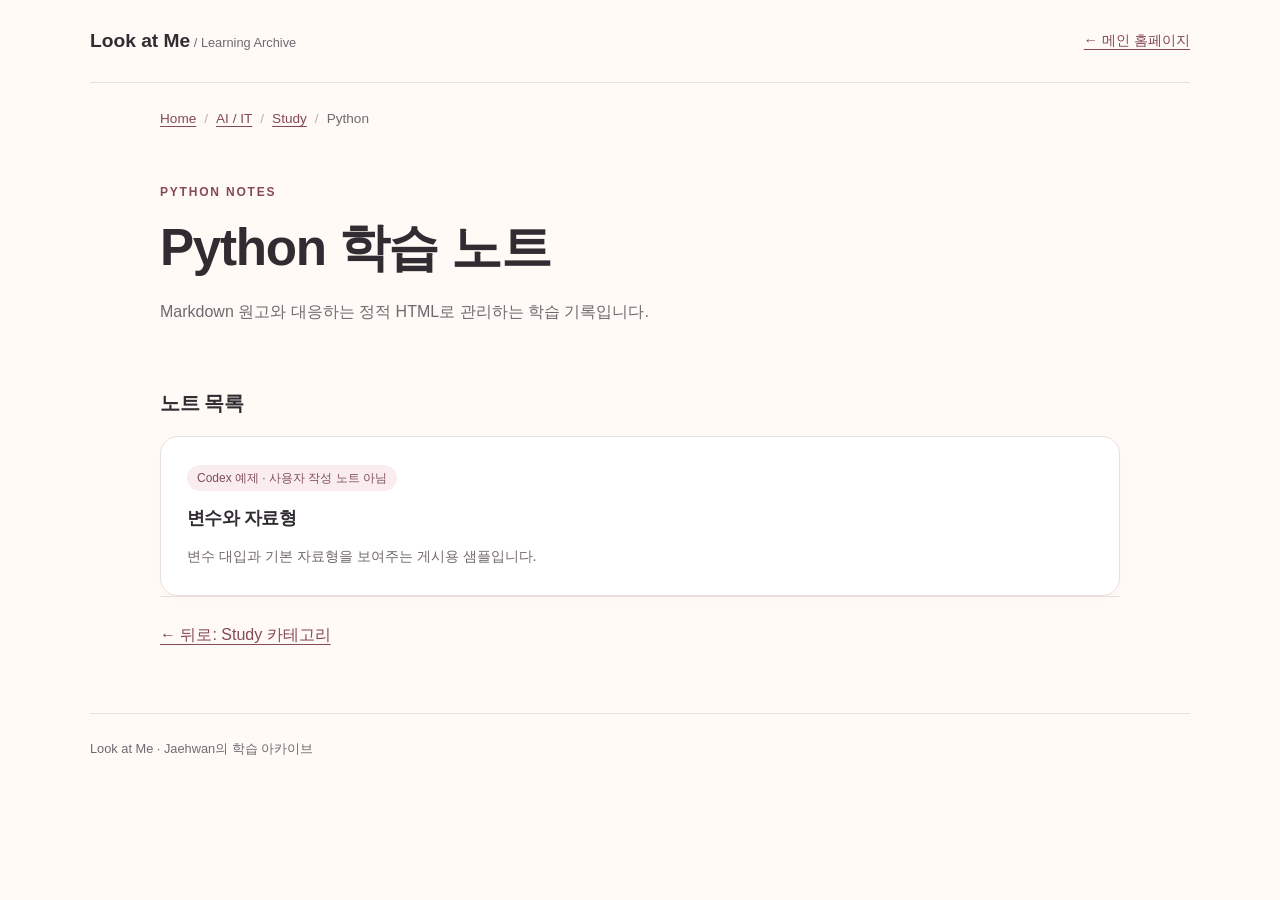
==== pages/ai-it/study/python/index.html @ bd22ae9e "1105 github io 제작 및 수정" ====
<!DOCTYPE html>
<html lang="ko">
<head>
  <meta charset="UTF-8">
  <meta name="viewport" content="width=device-width, initial-scale=1">
  <meta name="description" content="Python Python 학습 노트 — Look at Me 학습 아카이브">
  <title>Python 학습 노트 | Python | Look at Me</title>
  <link rel="stylesheet" href="../../../../css/archive.css">
</head>
<body>
  <a class="skip-link" href="#archive-main">본문으로 바로가기</a>
  <header class="archive-header"><a class="brand" href="../../../../index.html">Look at Me<span> / Learning Archive</span></a><a class="home-link" href="../../../../index.html">← 메인 홈페이지</a></header>
  <main id="archive-main" class="note-main">
    <nav class="breadcrumbs" aria-label="현재 위치"><ol><li><a href="../../../../index.html">Home</a></li><li><a href="../index.html">AI / IT</a></li><li><a href="../index.html">Study</a></li><li aria-current="page">Python</li></ol></nav>
    <div class="page-heading"><p class="eyebrow">PYTHON NOTES</p><h1>Python 학습 노트</h1><p>Markdown 원고와 대응하는 정적 HTML로 관리하는 학습 기록입니다.</p></div>
    <section aria-labelledby="python-notes"><h2 id="python-notes">노트 목록</h2><div class="card-grid">
      <a class="category-card" href="variables-and-types.html"><span class="status">Codex 예제 · 사용자 작성 노트 아님</span><h3>변수와 자료형</h3><p>변수 대입과 기본 자료형을 보여주는 게시용 샘플입니다.</p></a>
    </div></section>
    <nav class="note-navigation" aria-label="돌아가기"><a href="../index.html">← 뒤로: Study 카테고리</a></nav>
  </main>
  <footer>Look at Me · Jaehwan의 학습 아카이브</footer>
</body>
</html>
---- css/archive.css ----
:root { color-scheme: light; --ink: #302c32; --muted: #716970; --accent: #854859; --line: #e9dfe0; }
* { box-sizing: border-box; }
body { margin: 0; background: #fffaf5; color: var(--ink); font-family: -apple-system,BlinkMacSystemFont,"Segoe UI","Malgun Gothic",sans-serif; line-height: 1.75; overflow-wrap: anywhere; }
a { color: var(--accent); text-underline-offset: .25em; }
a:focus-visible { outline: 3px solid var(--accent); outline-offset: 5px; }
.archive-header, main, footer { width: min(1100px,calc(100% - 3rem)); margin-inline: auto; }
.archive-header { display: flex; justify-content: space-between; align-items: center; gap: 1.5rem; padding-block: 1.5rem; border-bottom: 1px solid var(--line); }
.brand { color: var(--ink); font-weight: 750; font-size: 1.2rem; text-decoration: none; }
.brand span { color: var(--muted); font-size: .8rem; font-weight: 400; }
.home-link { font-size: .9rem; }
main { padding-block: 1.5rem 4rem; min-height: 70vh; }
.breadcrumbs ol { display: flex; flex-wrap: wrap; gap: .5rem; list-style: none; padding: 0; margin: 0; color: var(--muted); font-size: .85rem; }
.breadcrumbs li + li::before { content: "/"; margin-right: .5rem; color: #bbaeb5; }
.page-heading { padding-block: 2.5rem 3rem; max-width: 48rem; }
.eyebrow { color: var(--accent); letter-spacing: .15em; font-size: .75rem; font-weight: 650; }
h1,h2,h3 { line-height: 1.3; letter-spacing: -.025em; }
h1 { font-size: clamp(2rem,5vw,3.2rem); margin: .5rem 0 1rem; }
h2 { font-size: 1.25rem; margin: 0 0 1.25rem; }
h3 { font-size: 1.1rem; margin: 0; }
p { color: var(--muted); }
.card-grid { display: grid; grid-template-columns: repeat(auto-fit,minmax(min(100%,280px),1fr)); gap: 1.25rem; }
.note-card,.category-card { padding: 1.6rem; background: #fff; border: 1px solid var(--line); border-radius: 1.1rem; box-shadow: 0 5px 18px #49323604; min-width: 0; }
.card-heading { display: flex; flex-wrap: wrap; align-items: center; gap: .75rem; justify-content: space-between; }
.status { display: inline-block; background: #faedf0; color: #814e5a; font-size: .75rem; padding: .15rem .65rem; border-radius: 999px; white-space: nowrap; }
.note-list { padding: 0; list-style: none; margin: 1.25rem 0 0; }
.note-list li + li { margin-top: .8rem; }
.empty-note { color: var(--muted); font-size: .9rem; }
.category-card { display: block; color: var(--ink); text-decoration: none; }
.category-card h3 { margin-top: 1rem; }
.category-card p { margin-bottom: 0; font-size: .9rem; }
.category-card:hover { border-color: #c18b9a; background: #fffdfc; }
.related { display: flex; flex-wrap: wrap; gap: .75rem; margin: -1rem 0 2rem; }
.related a { padding: .35rem 1rem; border: 1px solid var(--line); border-radius: 999px; text-decoration: none; }
.related a[aria-current] { background: #faedf0; font-weight: 650; }
footer { border-top: 1px solid var(--line); padding-block: 1.5rem; color: var(--muted); font-size: .8rem; }
.skip-link { position: absolute; top: .5rem; left: 1rem; padding: .5rem 1rem; background: white; transform: translateY(-150%); }
.skip-link:focus { transform: none; }
@media (max-width: 600px) { .archive-header { flex-wrap: wrap; gap: .5rem; } .brand span { display: block; } .archive-header,main,footer { width: calc(100% - 2rem); } .page-heading { padding-block: 2rem; } .note-card,.category-card { padding: 1.25rem; } }
/* Long-form notes: reusable across archive subjects. */
.note-main { max-width: 960px; }
.note-content { max-width: 76ch; margin: 2.5rem auto; }
.note-content h1 { margin-bottom: 1.5rem; }
.note-content h2 { margin: 2.5rem 0 1rem; font-size: 1.5rem; }
.note-content h3 { margin-top: 2rem; }
.note-content p, .note-content li { color: var(--ink); }
.note-content li + li { margin-top: .45rem; }
.note-content blockquote { margin: 1.5rem 0; padding: .5rem 1.25rem; border-left: 3px solid #d9a2b0; background: #faedf0; border-radius: 0 .75rem .75rem 0; }
.note-content blockquote p { color: #704451; }
.note-content code { font-family: Consolas,"Liberation Mono",monospace; font-size: .9em; background: #f3ece9; padding: .15em .3em; border-radius: .25rem; }
.note-content pre { max-width: 100%; overflow-x: auto; padding: 1.4rem; border-radius: .8rem; background: #282b35; color: #f4f0e9; line-height: 1.75; tab-size: 4; }
.note-content pre code { padding: 0; border-radius: 0; background: transparent; color: inherit; white-space: pre; overflow-wrap: normal; }
.table-scroll { max-width: 100%; overflow-x: auto; margin-block: 1.5rem; }
.note-content table { width: 100%; border-collapse: collapse; text-align: left; background: white; }
.note-content th, .note-content td { padding: .75rem 1rem; border: 1px solid var(--line); }
.note-content th { background: #f6efea; font-weight: 650; }
.note-navigation { display: flex; flex-wrap: wrap; gap: 1rem 1.5rem; padding-top: 1.5rem; border-top: 1px solid var(--line); }
.note-content pre:focus-visible, .table-scroll:focus-visible { outline: 3px solid var(--accent); outline-offset: 3px; }
@media (max-width: 600px) { .note-content { margin-block: 2rem; } .note-content pre { padding: 1rem; } .note-content th, .note-content td { padding: .6rem; } }
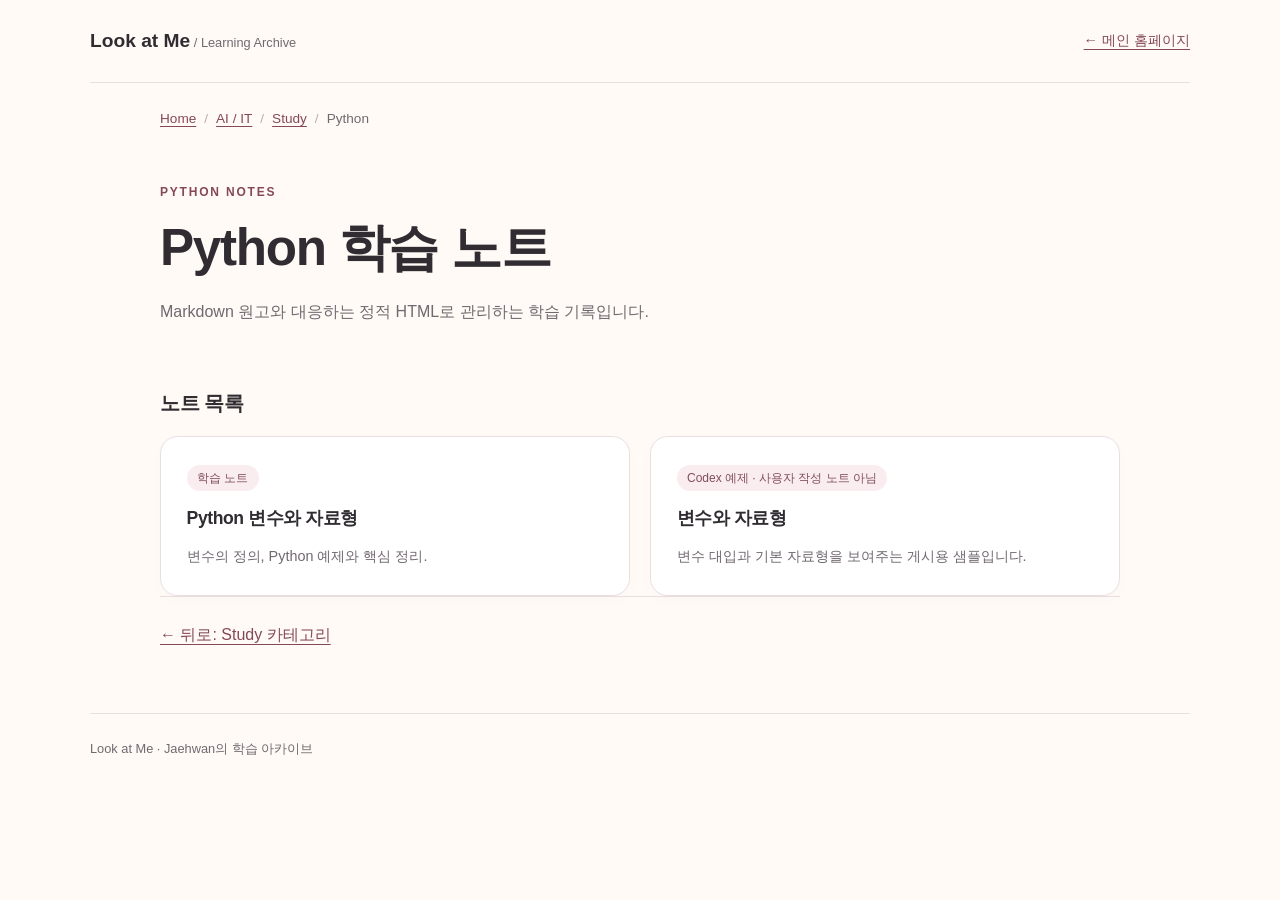
==== commit de919aa5: "1105 github io 수정2" ====
--- a/pages/ai-it/study/python/index.html
+++ b/pages/ai-it/study/python/index.html
@@ -14,6 +14,7 @@
     <nav class="breadcrumbs" aria-label="현재 위치"><ol><li><a href="../../../../index.html">Home</a></li><li><a href="../index.html">AI / IT</a></li><li><a href="../index.html">Study</a></li><li aria-current="page">Python</li></ol></nav>
     <div class="page-heading"><p class="eyebrow">PYTHON NOTES</p><h1>Python 학습 노트</h1><p>Markdown 원고와 대응하는 정적 HTML로 관리하는 학습 기록입니다.</p></div>
     <section aria-labelledby="python-notes"><h2 id="python-notes">노트 목록</h2><div class="card-grid">
+      <a class="category-card" href="variables.html"><span class="status">학습 노트</span><h3>Python 변수와 자료형</h3><p>변수의 정의, Python 예제와 핵심 정리.</p></a>
       <a class="category-card" href="variables-and-types.html"><span class="status">Codex 예제 · 사용자 작성 노트 아님</span><h3>변수와 자료형</h3><p>변수 대입과 기본 자료형을 보여주는 게시용 샘플입니다.</p></a>
     </div></section>
     <nav class="note-navigation" aria-label="돌아가기"><a href="../index.html">← 뒤로: Study 카테고리</a></nav>
